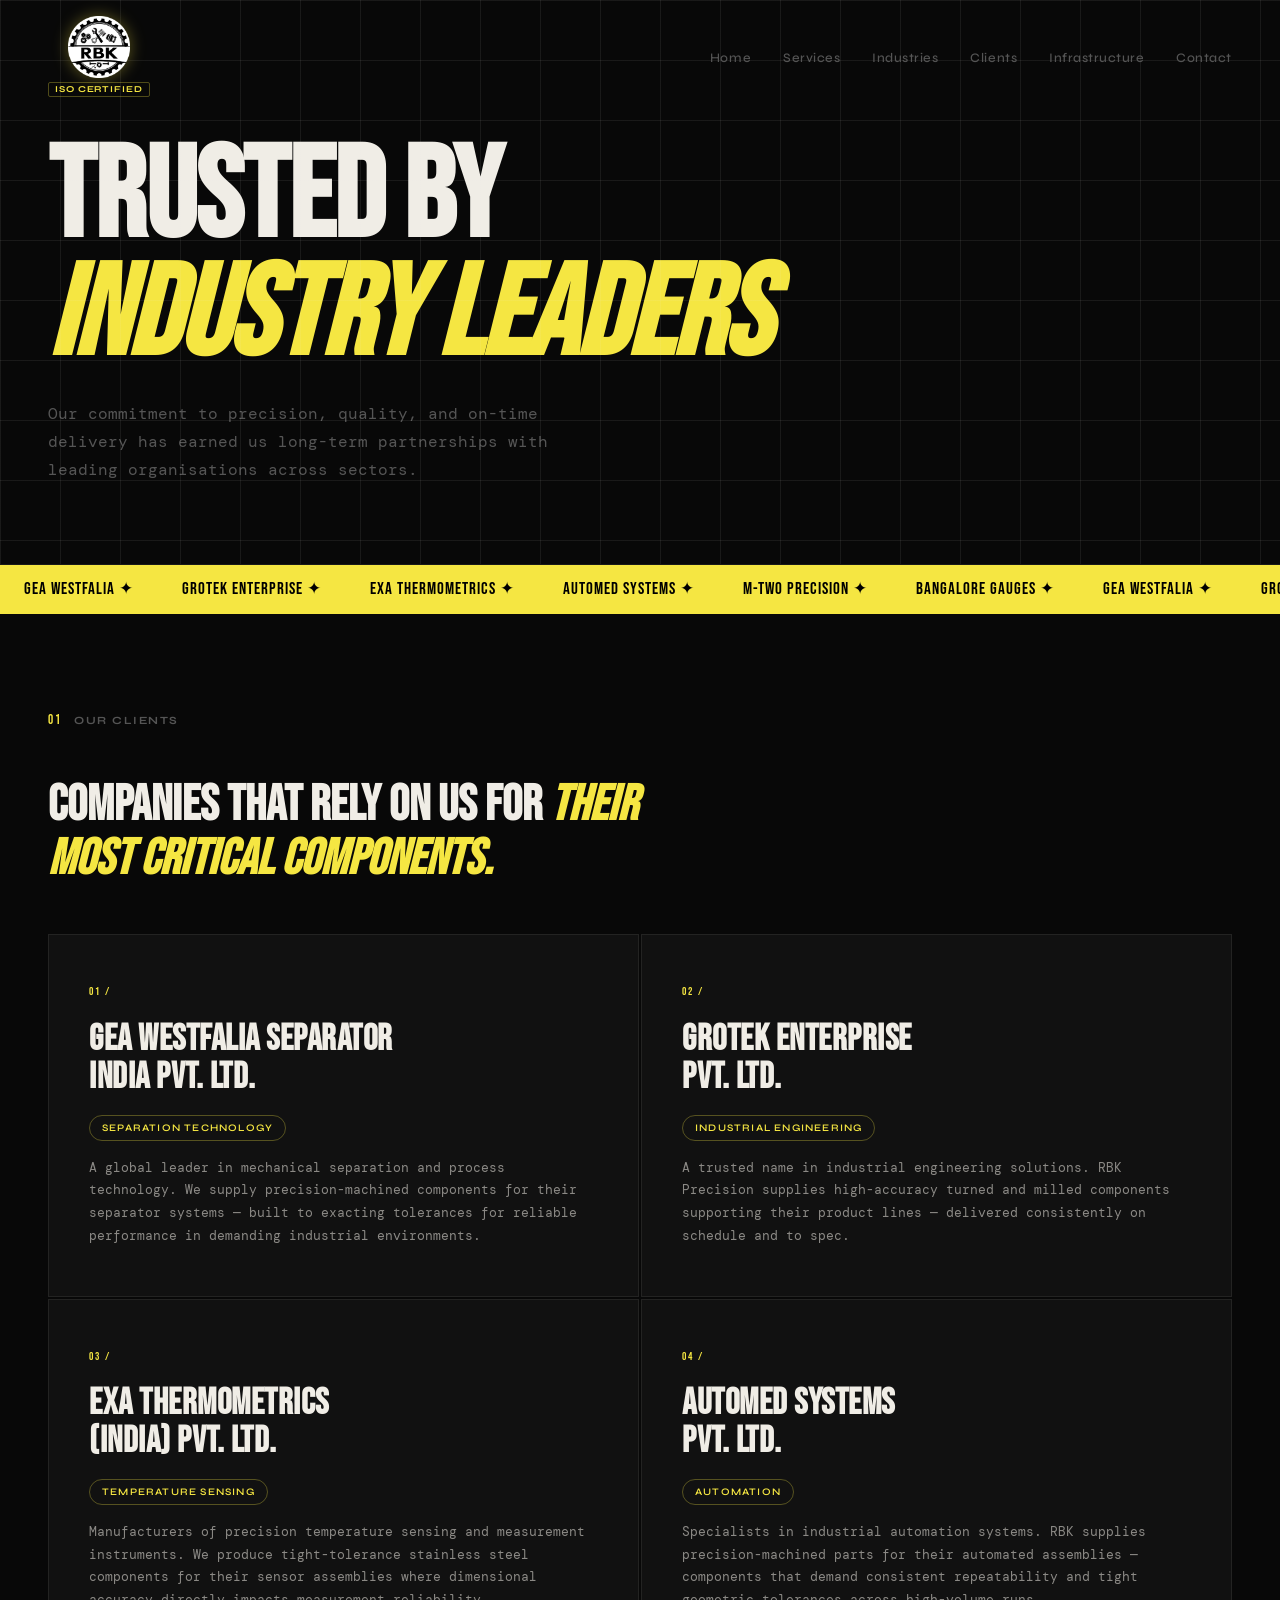
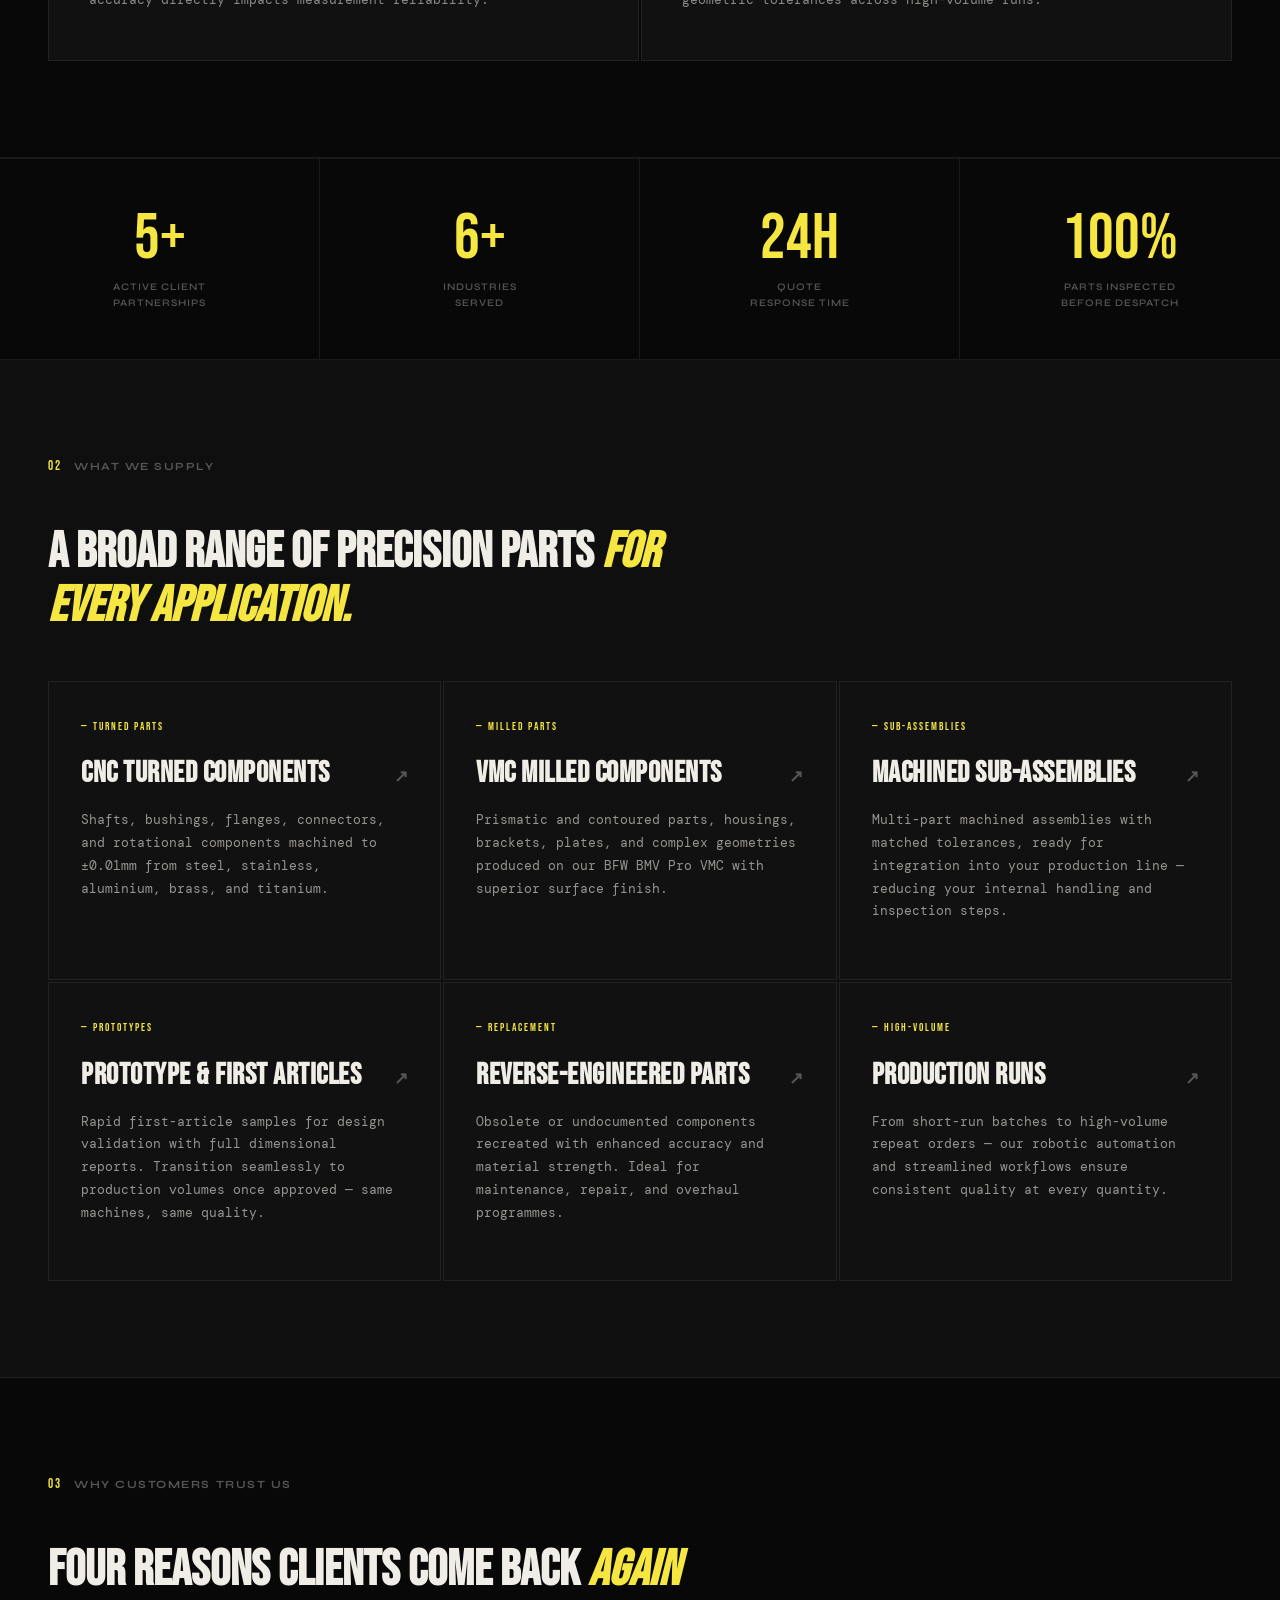
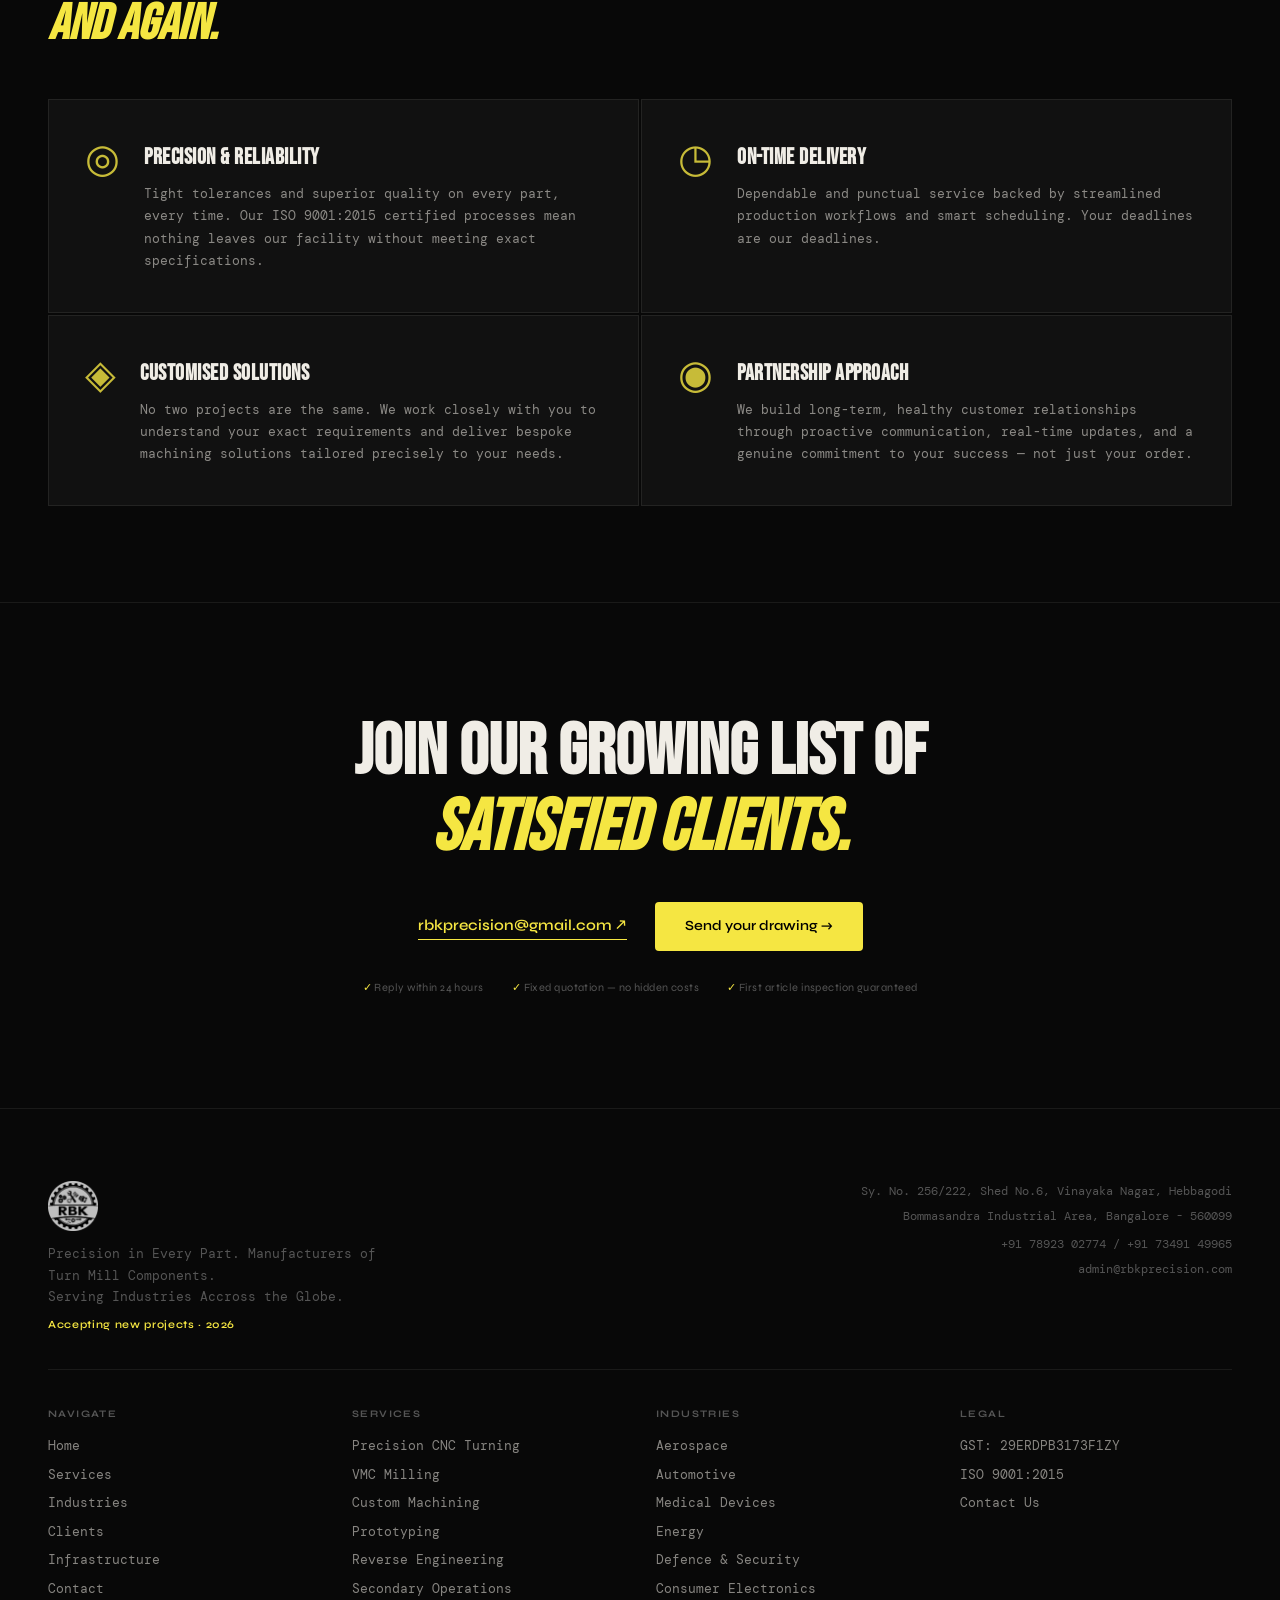
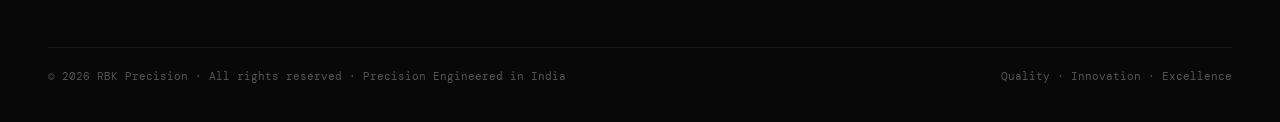
==== Clients.html @ bd859dbe "Add remaining website files, assets, and styles" ====
<!DOCTYPE html>
<html lang="en">
<head>
    <meta charset="UTF-8">
    <meta name="viewport" content="width=device-width, initial-scale=1.0">
    <title>Clients — RBK Precision</title>
    <meta name="description" content="RBK Precision trusted clients — GEA Westfalia, Grotek, EXA Thermometrics, Automed Systems and more. Precision CNC machining for industry leaders.">
    <link rel="preconnect" href="https://fonts.googleapis.com">
    <link rel="preconnect" href="https://fonts.gstatic.com" crossorigin>
    <link href="https://fonts.googleapis.com/css2?family=Bebas+Neue&family=DM+Mono:wght@300;400;500&family=Syne:wght@400;500;600;700;800&display=swap" rel="stylesheet">
    <link rel="stylesheet" href="global.css">
    <style>
        /* ── CLIENT SHOWCASE ──────────────────────── */
        .client-showcase {
            display: grid;
            grid-template-columns: repeat(2, 1fr);
            gap: 2px;
        }
        .client-card {
            background: var(--bg-card);
            border: 1px solid var(--border);
            padding: 48px 40px;
            transition: background var(--t);
            position: relative;
            overflow: hidden;
        }
        .client-card:hover { background: #181818; }
        .client-card::before {
            content: '';
            position: absolute;
            top: 0; left: 0;
            width: 3px; height: 0;
            background: var(--yellow);
            transition: height 0.4s ease;
        }
        .client-card:hover::before { height: 100%; }
        .client-index {
            font-family: var(--font-disp);
            font-size: 11px;
            color: var(--yellow);
            letter-spacing: 2px;
            display: block;
            margin-bottom: 20px;
        }
        .client-name {
            font-family: var(--font-disp);
            font-size: clamp(22px, 3vw, 36px);
            line-height: 1.05;
            margin-bottom: 16px;
            letter-spacing: 0.5px;
        }
        .client-sector {
            display: inline-flex;
            align-items: center;
            gap: 6px;
            font-family: var(--font-ui);
            font-size: 10px;
            font-weight: 600;
            letter-spacing: 0.12em;
            text-transform: uppercase;
            color: var(--yellow);
            border: 1px solid rgba(245,230,66,0.3);
            padding: 4px 12px;
            border-radius: 100px;
            margin-bottom: 16px;
        }
        .client-desc {
            font-size: 13px;
            color: rgba(240,237,230,0.55);
            line-height: 1.75;
        }

        /* ── WHAT WE SUPPLY ──────────────────────── */
        .supply-grid {
            display: grid;
            grid-template-columns: repeat(3, 1fr);
            gap: 2px;
        }

        /* ── TRUST FACTORS ────────────────────────── */
        .trust-row {
            display: grid;
            grid-template-columns: 1fr 1fr;
            gap: 2px;
        }
        .trust-item {
            background: var(--bg-card);
            border: 1px solid var(--border);
            padding: 40px 36px;
            display: flex;
            gap: 24px;
            align-items: flex-start;
            transition: background var(--t);
        }
        .trust-item:hover { background: #181818; }
        .trust-icon {
            font-family: var(--font-disp);
            font-size: 40px;
            line-height: 1;
            color: var(--yellow);
            flex-shrink: 0;
            opacity: 0.8;
        }
        .trust-text h4 {
            font-family: var(--font-disp);
            font-size: 22px;
            letter-spacing: 0.5px;
            margin-bottom: 8px;
        }
        .trust-text p {
            font-size: 13px;
            color: rgba(240,237,230,0.55);
            line-height: 1.7;
        }

        /* ── STATS BAND ──────────────────────────── */
        .stats-band {
            display: grid;
            grid-template-columns: repeat(4, 1fr);
            gap: 0;
            border-top: 1px solid var(--border);
            border-bottom: 1px solid var(--border);
        }
        .band-stat {
            padding: 48px 32px;
            border-right: 1px solid var(--border);
            text-align: center;
        }
        .band-stat:last-child { border-right: none; }
        .band-num {
            font-family: var(--font-disp);
            font-size: clamp(40px, 5vw, 64px);
            line-height: 1;
            color: var(--yellow);
            display: block;
        }
        .band-label {
            font-family: var(--font-ui);
            font-size: 10px;
            font-weight: 600;
            letter-spacing: 0.1em;
            text-transform: uppercase;
            color: var(--muted);
            margin-top: 8px;
            display: block;
        }

        @media (max-width: 1024px) {
            .client-showcase { grid-template-columns: 1fr; }
            .supply-grid { grid-template-columns: repeat(2,1fr); }
            .trust-row { grid-template-columns: 1fr; }
            .stats-band { grid-template-columns: repeat(2, 1fr); }
            .band-stat:nth-child(2) { border-right: none; }
            .band-stat:nth-child(3) { border-right: 1px solid var(--border); }
            .band-stat:nth-child(3), .band-stat:nth-child(4) { border-top: 1px solid var(--border); }
        }
        @media (max-width: 768px) {
            .supply-grid { grid-template-columns: 1fr; }
            .stats-band { grid-template-columns: repeat(2,1fr); }
            .client-card { padding: 36px 28px; }
            .trust-item { padding: 28px 24px; }
        }
        @media (max-width: 480px) {
            .stats-band { grid-template-columns: 1fr; }
            .band-stat { border-right: none; border-bottom: 1px solid var(--border); }
        }
    </style>
</head>
<body>

<section class="page-hero">
    <h1>Trusted by<br><em>Industry Leaders</em></h1>
    <p>Our commitment to precision, quality, and on-time delivery has earned us long-term partnerships with leading organisations across sectors.</p>
</section>

<div class="ticker-wrap">
    <div class="ticker-track">
        <span>GEA Westfalia ✦</span><span>Grotek Enterprise ✦</span>
        <span>EXA Thermometrics ✦</span><span>Automed Systems ✦</span>
        <span>M-Two Precision ✦</span><span>Bangalore Gauges ✦</span>
        <span>GEA Westfalia ✦</span><span>Grotek Enterprise ✦</span>
    </div>
</div>

<!-- ── CLIENTS ─────────────────────────────── -->
<section class="section">
    <div class="section-label"><span class="sec-num">01</span><span class="sec-title">Our Clients</span></div>
    <h2 class="section-h2">Companies that rely on us for <em>their most critical components.</em></h2>

    <div class="client-showcase">
        <div class="client-card">
            <span class="client-index">01 /</span>
            <h3 class="client-name">GEA Westfalia Separator<br>India Pvt. Ltd.</h3>
            <span class="client-sector">Separation Technology</span>
            <p class="client-desc">A global leader in mechanical separation and process technology. We supply precision-machined components for their separator systems — built to exacting tolerances for reliable performance in demanding industrial environments.</p>
        </div>
        <div class="client-card">
            <span class="client-index">02 /</span>
            <h3 class="client-name">Grotek Enterprise<br>Pvt. Ltd.</h3>
            <span class="client-sector">Industrial Engineering</span>
            <p class="client-desc">A trusted name in industrial engineering solutions. RBK Precision supplies high-accuracy turned and milled components supporting their product lines — delivered consistently on schedule and to spec.</p>
        </div>
        <div class="client-card">
            <span class="client-index">03 /</span>
            <h3 class="client-name">EXA Thermometrics<br>(India) Pvt. Ltd.</h3>
            <span class="client-sector">Temperature Sensing</span>
            <p class="client-desc">Manufacturers of precision temperature sensing and measurement instruments. We produce tight-tolerance stainless steel components for their sensor assemblies where dimensional accuracy directly impacts measurement reliability.</p>
        </div>
        <div class="client-card">
            <span class="client-index">04 /</span>
            <h3 class="client-name">Automed Systems<br>Pvt. Ltd.</h3>
            <span class="client-sector">Automation</span>
            <p class="client-desc">Specialists in industrial automation systems. RBK supplies precision-machined parts for their automated assemblies — components that demand consistent repeatability and tight geometric tolerances across high-volume runs.</p>
        </div>
    </div>
</section>

<!-- ── STATS BAND ─────────────────────────── -->
<div class="stats-band">
    <div class="band-stat">
        <span class="band-num">5+</span>
        <span class="band-label">Active Client<br>Partnerships</span>
    </div>
    <div class="band-stat">
        <span class="band-num">6+</span>
        <span class="band-label">Industries<br>Served</span>
    </div>
    <div class="band-stat">
        <span class="band-num">24h</span>
        <span class="band-label">Quote<br>Response Time</span>
    </div>
    <div class="band-stat">
        <span class="band-num">100%</span>
        <span class="band-label">Parts Inspected<br>Before Despatch</span>
    </div>
</div>

<!-- ── WHAT WE SUPPLY ──────────────────────── -->
<section class="section alt">
    <div class="section-label"><span class="sec-num">02</span><span class="sec-title">What We Supply</span></div>
    <h2 class="section-h2">A broad range of precision parts <em>for every application.</em></h2>
    <div class="supply-grid">
        <div class="card">
            <span class="card-num">— Turned Parts</span>
            <h3>CNC Turned Components <span class="arr">↗</span></h3>
            <p>Shafts, bushings, flanges, connectors, and rotational components machined to ±0.01mm from steel, stainless, aluminium, brass, and titanium.</p>
        </div>
        <div class="card">
            <span class="card-num">— Milled Parts</span>
            <h3>VMC Milled Components <span class="arr">↗</span></h3>
            <p>Prismatic and contoured parts, housings, brackets, plates, and complex geometries produced on our BFW BMV Pro VMC with superior surface finish.</p>
        </div>
        <div class="card">
            <span class="card-num">— Sub-Assemblies</span>
            <h3>Machined Sub-Assemblies <span class="arr">↗</span></h3>
            <p>Multi-part machined assemblies with matched tolerances, ready for integration into your production line — reducing your internal handling and inspection steps.</p>
        </div>
        <div class="card">
            <span class="card-num">— Prototypes</span>
            <h3>Prototype & First Articles <span class="arr">↗</span></h3>
            <p>Rapid first-article samples for design validation with full dimensional reports. Transition seamlessly to production volumes once approved — same machines, same quality.</p>
        </div>
        <div class="card">
            <span class="card-num">— Replacement</span>
            <h3>Reverse-Engineered Parts <span class="arr">↗</span></h3>
            <p>Obsolete or undocumented components recreated with enhanced accuracy and material strength. Ideal for maintenance, repair, and overhaul programmes.</p>
        </div>
        <div class="card">
            <span class="card-num">— High-Volume</span>
            <h3>Production Runs <span class="arr">↗</span></h3>
            <p>From short-run batches to high-volume repeat orders — our robotic automation and streamlined workflows ensure consistent quality at every quantity.</p>
        </div>
    </div>
</section>

<!-- ── WHY TRUST US ────────────────────────── -->
<section class="section">
    <div class="section-label"><span class="sec-num">03</span><span class="sec-title">Why Customers Trust Us</span></div>
    <h2 class="section-h2">Four reasons clients come back <em>again and again.</em></h2>
    <div class="trust-row">
        <div class="trust-item">
            <div class="trust-icon">◎</div>
            <div class="trust-text">
                <h4>Precision &amp; Reliability</h4>
                <p>Tight tolerances and superior quality on every part, every time. Our ISO 9001:2015 certified processes mean nothing leaves our facility without meeting exact specifications.</p>
            </div>
        </div>
        <div class="trust-item">
            <div class="trust-icon">◷</div>
            <div class="trust-text">
                <h4>On-Time Delivery</h4>
                <p>Dependable and punctual service backed by streamlined production workflows and smart scheduling. Your deadlines are our deadlines.</p>
            </div>
        </div>
        <div class="trust-item">
            <div class="trust-icon">◈</div>
            <div class="trust-text">
                <h4>Customised Solutions</h4>
                <p>No two projects are the same. We work closely with you to understand your exact requirements and deliver bespoke machining solutions tailored precisely to your needs.</p>
            </div>
        </div>
        <div class="trust-item">
            <div class="trust-icon">◉</div>
            <div class="trust-text">
                <h4>Partnership Approach</h4>
                <p>We build long-term, healthy customer relationships through proactive communication, real-time updates, and a genuine commitment to your success — not just your order.</p>
            </div>
        </div>
    </div>
</section>

<!-- ── CTA ─────────────────────────────────── -->
<section class="cta-section">
    <div class="cta-inner">
        <h2>Join our growing list of <em>satisfied clients.</em></h2>
        <div class="cta-links">
            <a href="mailto:rbkprecision@gmail.com" class="cta-email">rbkprecision@gmail.com ↗</a>
            <a href="contact.html" class="cta-btn">Send your drawing →</a>
        </div>
        <div class="cta-assurances">
            <span>Reply within 24 hours</span>
            <span>Fixed quotation — no hidden costs</span>
            <span>First article inspection guaranteed</span>
        </div>
    </div>
</section>

<script src="nav.js"></script>
</body>
</html>
---- global.css ----
/* ═══════════════════════════════════════════════════
   RBK PRECISION — global.css
   Editorial brutalist · Dark · Yellow accent
   ═══════════════════════════════════════════════════ */

/* ── Variables ─────────────────────────────────────── */
:root {
    --bg:        #080808;
    --bg-2:      #0f0f0f;
    --bg-card:   #111111;
    --off-white: #f0ede6;
    --yellow:    #f5e642;
    --muted:     #555555;
    --border:    rgba(240,237,230,0.08);
    --font-disp: 'Bebas Neue', sans-serif;
    --font-body: 'DM Mono', monospace;
    --font-ui:   'Syne', sans-serif;
    --radius:    4px;
    --t:         0.35s cubic-bezier(0.4,0,0.2,1);
}

/* ── Reset ─────────────────────────────────────────── */
*, *::before, *::after { margin:0; padding:0; box-sizing:border-box; }
html { scroll-behavior: smooth; }
body {
    background-color: var(--bg);
    color: var(--off-white);
    font-family: var(--font-body);
    font-size: 16px;
    line-height: 1.6;
    overflow-x: hidden;
}
a { color: inherit; text-decoration: none; }
img { display: block; max-width: 100%; }
em { font-style: italic; color: var(--yellow); }

/* ═══════════════════════════════════════════════════
   NAVBAR
   ═══════════════════════════════════════════════════ */
#navbar {
    position: fixed;
    top: 0; left: 0; right: 0;
    z-index: 100;
    border-bottom: 1px solid transparent;
    transition: var(--t);
}
#navbar.scrolled {
    background: rgba(8,8,8,0.94);
    backdrop-filter: blur(14px);
    border-bottom-color: var(--border);
}
.nav-inner {
    display: flex;
    align-items: center;
    justify-content: space-between;
    padding: 16px 48px;
    gap: 20px;
}
.nav-logo {
    display: flex;
    align-items: center;
    gap: 10px;
    flex-shrink: 0;
    text-decoration: none;
}
.nav-logo-img {
    height: 62px;
    filter: drop-shadow(0 0 8px rgba(245,230,66,0.35));
}
.nav-links {
    display: flex;
    list-style: none;
    gap: 32px;
    align-items: center;
}
.nav-links li a {
    font-family: var(--font-ui);
    font-size: 13px;
    font-weight: 500;
    color: var(--muted);
    letter-spacing: 0.04em;
    transition: color var(--t);
    position: relative;
}
.nav-links li a::after {
    content: '';
    position: absolute;
    bottom: -3px; left: 0;
    width: 0; height: 1px;
    background: var(--yellow);
    transition: width var(--t);
}
.nav-links li a:hover,
.nav-links li a.active { color: var(--off-white); }
.nav-links li a:hover::after,
.nav-links li a.active::after { width: 100%; }
.nav-cta {
    font-family: var(--font-ui);
    font-size: 13px;
    font-weight: 600;
    background: var(--yellow);
    color: #000;
    padding: 9px 20px;
    border-radius: var(--radius);
    white-space: nowrap;
    flex-shrink: 0;
    transition: background var(--t), transform var(--t);
}
.nav-cta:hover { background: var(--off-white); transform: translateY(-1px); }

/* Hamburger */
.hamburger {
    display: none;
    flex-direction: column;
    justify-content: space-between;
    width: 28px; height: 20px;
    background: transparent;
    border: none;
    cursor: pointer;
    padding: 0;
    flex-shrink: 0;
}
.hamburger span {
    display: block; height: 2px; width: 100%;
    background: var(--off-white);
    border-radius: 2px;
    transition: all 0.3s ease;
}
.hamburger.active span:nth-child(1) { transform: translateY(9px) rotate(45deg); }
.hamburger.active span:nth-child(2) { opacity: 0; }
.hamburger.active span:nth-child(3) { transform: translateY(-9px) rotate(-45deg); }

/* ═══════════════════════════════════════════════════
   PAGE HEADER (inner pages)
   ═══════════════════════════════════════════════════ */
.page-hero {
    padding: 140px 48px 80px;
    border-bottom: 1px solid var(--border);
    position: relative;
}
.page-hero::before {
    content: '';
    position: absolute; inset: 0;
    background-image:
        linear-gradient(var(--border) 1px, transparent 1px),
        linear-gradient(90deg, var(--border) 1px, transparent 1px);
    background-size: 60px 60px;
    pointer-events: none;
}
.page-tag {
    display: inline-flex;
    align-items: center;
    gap: 8px;
    font-family: var(--font-ui);
    font-size: 11px;
    font-weight: 600;
    letter-spacing: 0.14em;
    text-transform: uppercase;
    color: var(--yellow);
    border: 1px solid var(--yellow);
    padding: 4px 12px;
    border-radius: 2px;
    margin-bottom: 24px;
}
.page-hero h1 {
    font-family: var(--font-disp);
    font-size: clamp(60px, 10vw, 130px);
    line-height: 0.92;
    letter-spacing: -1px;
    margin-bottom: 24px;
}
.page-hero p {
    font-size: clamp(14px, 2vw, 16px);
    color: var(--muted);
    max-width: 520px;
    line-height: 1.75;
}

/* ═══════════════════════════════════════════════════
   SECTION LABEL
   ═══════════════════════════════════════════════════ */
.section-label {
    display: flex;
    align-items: baseline;
    gap: 12px;
    margin-bottom: 48px;
}
.sec-num {
    font-family: var(--font-disp);
    font-size: 13px;
    color: var(--yellow);
    letter-spacing: 2px;
}
.sec-title {
    font-family: var(--font-ui);
    font-size: 11px;
    font-weight: 700;
    color: var(--muted);
    letter-spacing: 0.14em;
    text-transform: uppercase;
}

/* ═══════════════════════════════════════════════════
   TICKER
   ═══════════════════════════════════════════════════ */
.ticker-wrap {
    overflow: hidden;
    background: var(--yellow);
    padding: 11px 0;
}
.ticker-track {
    display: flex;
    white-space: nowrap;
    animation: ticker 30s linear infinite;
    width: max-content;
}
.ticker-track span {
    font-family: var(--font-disp);
    font-size: 17px;
    letter-spacing: 1px;
    color: #000;
    padding: 0 24px;
}
@keyframes ticker {
    from { transform: translateX(0); }
    to   { transform: translateX(-50%); }
}

/* ═══════════════════════════════════════════════════
   SECTION PADDING
   ═══════════════════════════════════════════════════ */
.section { padding: 96px 48px; border-bottom: 1px solid var(--border); }
.section.alt { background: var(--bg-2); }
.section-h2 {
    font-family: var(--font-disp);
    font-size: clamp(28px, 4vw, 50px);
    line-height: 1.08;
    margin-bottom: 48px;
    max-width: 640px;
}

/* ═══════════════════════════════════════════════════
   CARDS GRID (2-col & 3-col)
   ═══════════════════════════════════════════════════ */
.grid-2 { display: grid; grid-template-columns: repeat(2,1fr); gap: 2px; }
.grid-3 { display: grid; grid-template-columns: repeat(3,1fr); gap: 2px; }
.grid-4 { display: grid; grid-template-columns: repeat(4,1fr); gap: 2px; }

.card {
    background: var(--bg-card);
    border: 1px solid var(--border);
    padding: 36px 32px;
    transition: background var(--t);
}
.card:hover { background: #181818; }
.card-num {
    font-family: var(--font-disp);
    font-size: 11px;
    color: var(--yellow);
    letter-spacing: 2px;
    display: block;
    margin-bottom: 14px;
}
.card h3 {
    font-family: var(--font-disp);
    font-size: clamp(20px, 2.5vw, 30px);
    letter-spacing: 0.5px;
    margin-bottom: 12px;
    display: flex;
    align-items: baseline;
    justify-content: space-between;
    gap: 8px;
}
.arr {
    font-size: 0.55em;
    color: var(--muted);
    transition: color var(--t), transform var(--t);
    flex-shrink: 0;
}
.card:hover .arr { color: var(--yellow); transform: translateX(3px) translateY(-3px); }
.card p {
    font-size: 13px;
    color: rgba(240,237,230,0.6);
    line-height: 1.75;
    margin-bottom: 20px;
}
.card-tags {
    display: flex; flex-wrap: wrap; gap: 6px;
}
.card-tags span {
    font-family: var(--font-ui);
    font-size: 10px;
    font-weight: 500;
    letter-spacing: 0.08em;
    border: 1px solid var(--border);
    padding: 3px 9px;
    border-radius: 100px;
    color: var(--muted);
}

/* ═══════════════════════════════════════════════════
   TEXT LINK
   ═══════════════════════════════════════════════════ */
.text-link {
    display: inline-block;
    font-family: var(--font-ui);
    font-size: 13px;
    font-weight: 600;
    color: var(--yellow);
    border-bottom: 1px solid var(--yellow);
    padding-bottom: 2px;
    transition: opacity var(--t);
}
.text-link:hover { opacity: 0.65; }

/* ═══════════════════════════════════════════════════
   CTA SECTION
   ═══════════════════════════════════════════════════ */
.cta-section {
    padding: 112px 48px;
    text-align: center;
    border-bottom: 1px solid var(--border);
}
.cta-inner { max-width: 700px; margin: 0 auto; }
.cta-section h2 {
    font-family: var(--font-disp);
    font-size: clamp(36px, 6vw, 72px);
    line-height: 1.05;
    margin-bottom: 36px;
}
.cta-links {
    display: flex;
    justify-content: center;
    align-items: center;
    gap: 28px;
    flex-wrap: wrap;
    margin-bottom: 28px;
}
.cta-email {
    font-family: var(--font-ui);
    font-size: 15px;
    font-weight: 600;
    color: var(--yellow);
    border-bottom: 1px solid var(--yellow);
    padding-bottom: 2px;
    transition: opacity var(--t);
}
.cta-email:hover { opacity: 0.65; }
.cta-btn {
    font-family: var(--font-ui);
    font-size: 14px;
    font-weight: 600;
    background: var(--yellow);
    color: #000;
    padding: 13px 30px;
    border-radius: var(--radius);
    transition: background var(--t), transform var(--t);
}
.cta-btn:hover { background: var(--off-white); transform: translateY(-2px); }
.cta-assurances {
    display: flex;
    justify-content: center;
    gap: 28px;
    flex-wrap: wrap;
}
.cta-assurances span {
    font-size: 11px;
    color: var(--muted);
    font-family: var(--font-ui);
    letter-spacing: 0.04em;
}
.cta-assurances span::before { content: '✓ '; color: var(--yellow); }

/* ═══════════════════════════════════════════════════
   FOOTER
   ═══════════════════════════════════════════════════ */
footer {
    padding: 72px 48px 36px;
    background: var(--bg);
}
.footer-top {
    border-bottom: 1px solid var(--border);
    padding-bottom: 36px;
    margin-bottom: 36px;
    display: flex;
    justify-content: space-between;
    align-items: flex-start;
    gap: 40px;
    flex-wrap: wrap;
}
.footer-brand-block {}
.footer-brand {
    display: flex;
    align-items: center;
    gap: 10px;
    margin-bottom: 12px;
}
.footer-logo-img { height: 50px; filter: brightness(0.75); }
.footer-tagline {
    font-size: 13px;
    color: var(--muted);
    max-width: 360px;
    margin-bottom: 8px;
    line-height: 1.65;
}
.footer-status {
    font-family: var(--font-ui);
    font-size: 11px;
    color: var(--yellow);
    font-weight: 600;
    letter-spacing: 0.06em;
}
.footer-contact-block {
    text-align: right;
}
.footer-contact-block p {
    font-size: 12px;
    color: var(--muted);
    margin-bottom: 4px;
    line-height: 1.7;
}
.footer-contact-block a:hover { color: var(--off-white); }
.footer-grid {
    display: grid;
    grid-template-columns: repeat(4,1fr);
    gap: 32px;
    margin-bottom: 40px;
}
.footer-col h4 {
    font-family: var(--font-ui);
    font-size: 10px;
    font-weight: 700;
    letter-spacing: 0.14em;
    text-transform: uppercase;
    color: var(--muted);
    margin-bottom: 14px;
}
.footer-col ul { list-style: none; }
.footer-col ul li {
    margin-bottom: 9px;
    font-size: 13px;
    color: rgba(240,237,230,0.55);
    line-height: 1.5;
}
.footer-col ul li a:hover { color: var(--off-white); }
.footer-bottom {
    display: flex;
    justify-content: space-between;
    align-items: center;
    border-top: 1px solid var(--border);
    padding-top: 20px;
    font-size: 11px;
    color: var(--muted);
    flex-wrap: wrap;
    gap: 8px;
}

/* ── Responsive ────────────────────────────────────── */
@media (max-width: 1024px) {
    .nav-inner { padding: 14px 32px; }
    .page-hero { padding: 120px 32px 64px; }
    .section { padding: 72px 32px; }
    footer { padding: 56px 32px 28px; }
    .grid-4 { grid-template-columns: repeat(2,1fr); }
    .footer-grid { grid-template-columns: repeat(2,1fr); }
    .footer-contact-block { text-align: left; }
}
@media (max-width: 768px) {
    .nav-cta { display: none; }
    .nav-links {
        display: none;
        flex-direction: column;
        position: absolute;
        top: 100%; left: 0; right: 0;
        background: rgba(8,8,8,0.97);
        backdrop-filter: blur(14px);
        padding: 12px 32px 20px;
        gap: 0;
        border-bottom: 1px solid var(--border);
    }
    .nav-links.open { display: flex; }
    .nav-links li { padding: 12px 0; border-bottom: 1px solid var(--border); width: 100%; }
    .nav-links li a { font-size: 17px; color: var(--off-white); }
    .hamburger { display: flex; }
    #navbar { background: rgba(8,8,8,0.95); }
    .page-hero { padding: 100px 24px 56px; }
    .section { padding: 56px 24px; }
    footer { padding: 44px 24px 24px; }
    .grid-2, .grid-3, .grid-4 { grid-template-columns: 1fr; }
    .footer-grid { grid-template-columns: 1fr 1fr; }
    .footer-top { flex-direction: column; }
}
@media (max-width: 480px) {
    .nav-inner { padding: 12px 20px; }
    .section { padding: 48px 20px; }
    .page-hero { padding: 90px 20px 48px; }
    footer { padding: 36px 20px 20px; }
    .footer-grid { grid-template-columns: 1fr; }
    .footer-bottom { flex-direction: column; align-items: flex-start; }
}
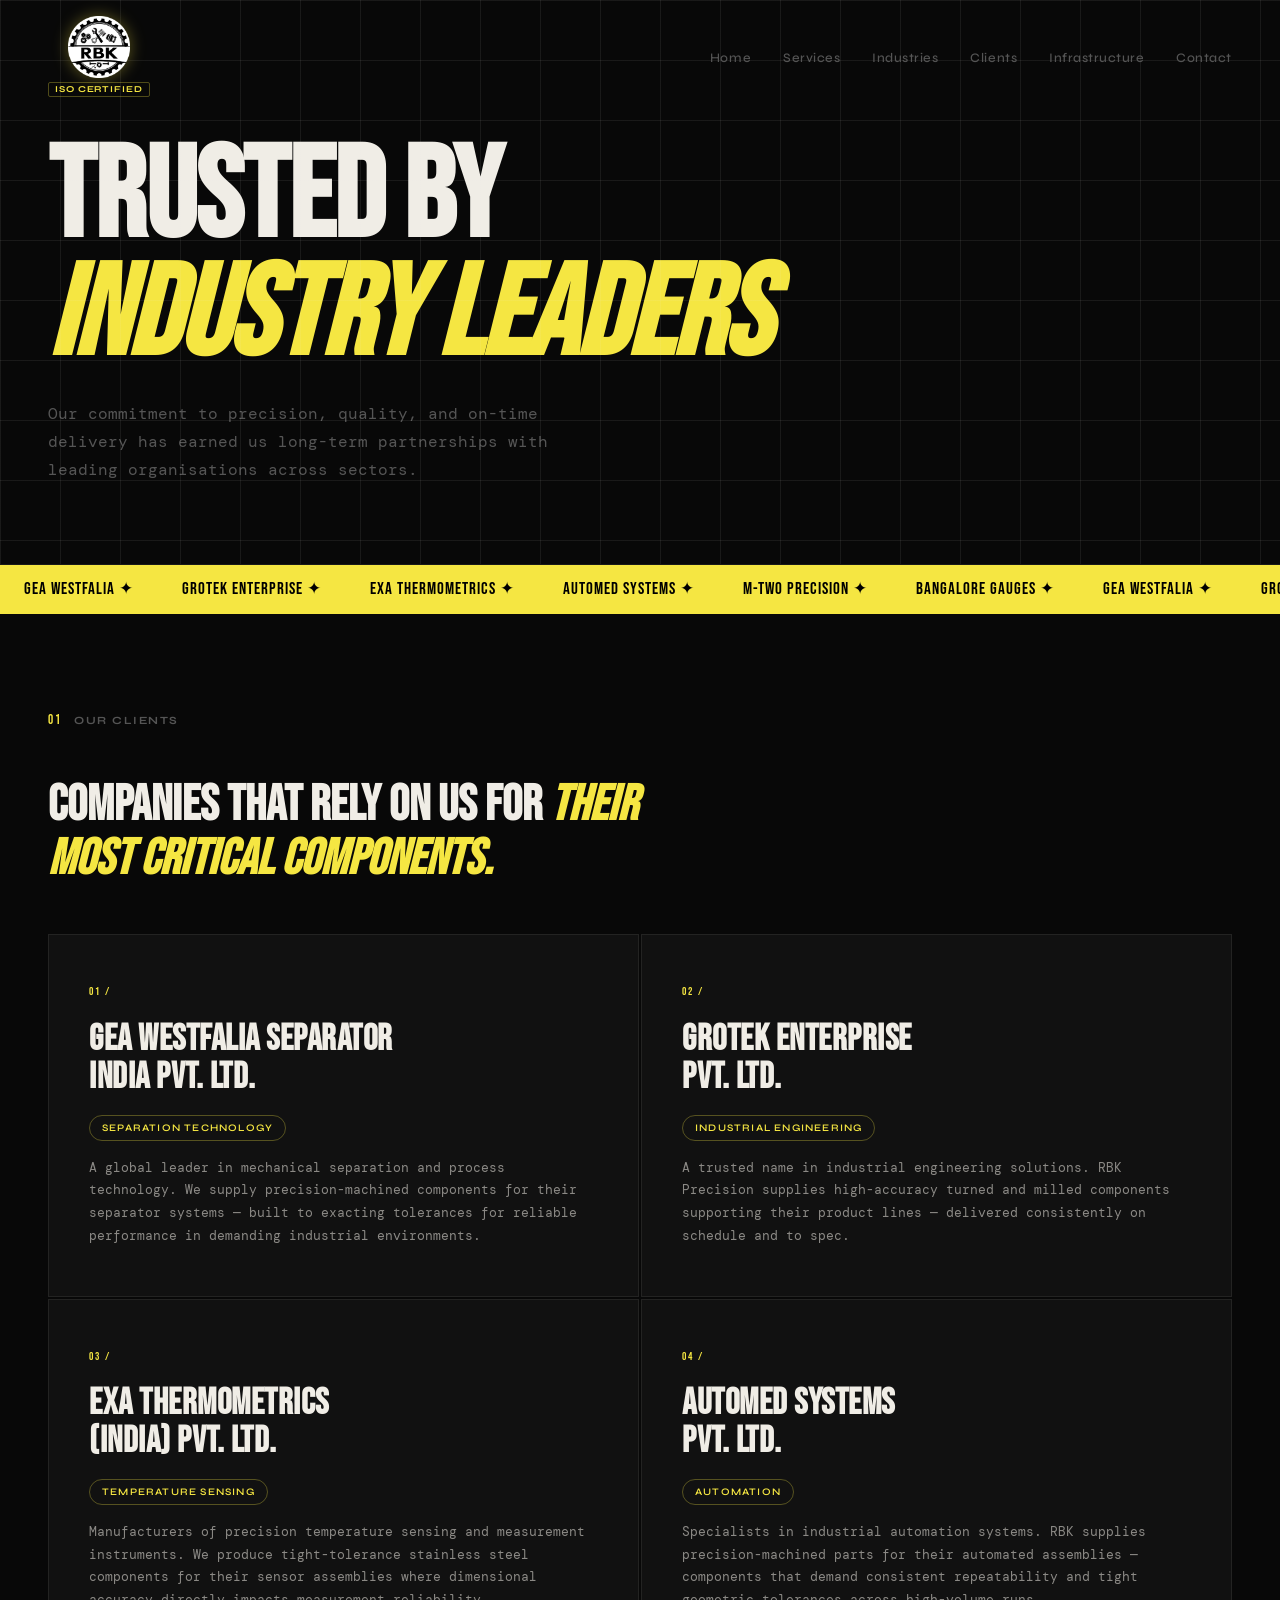
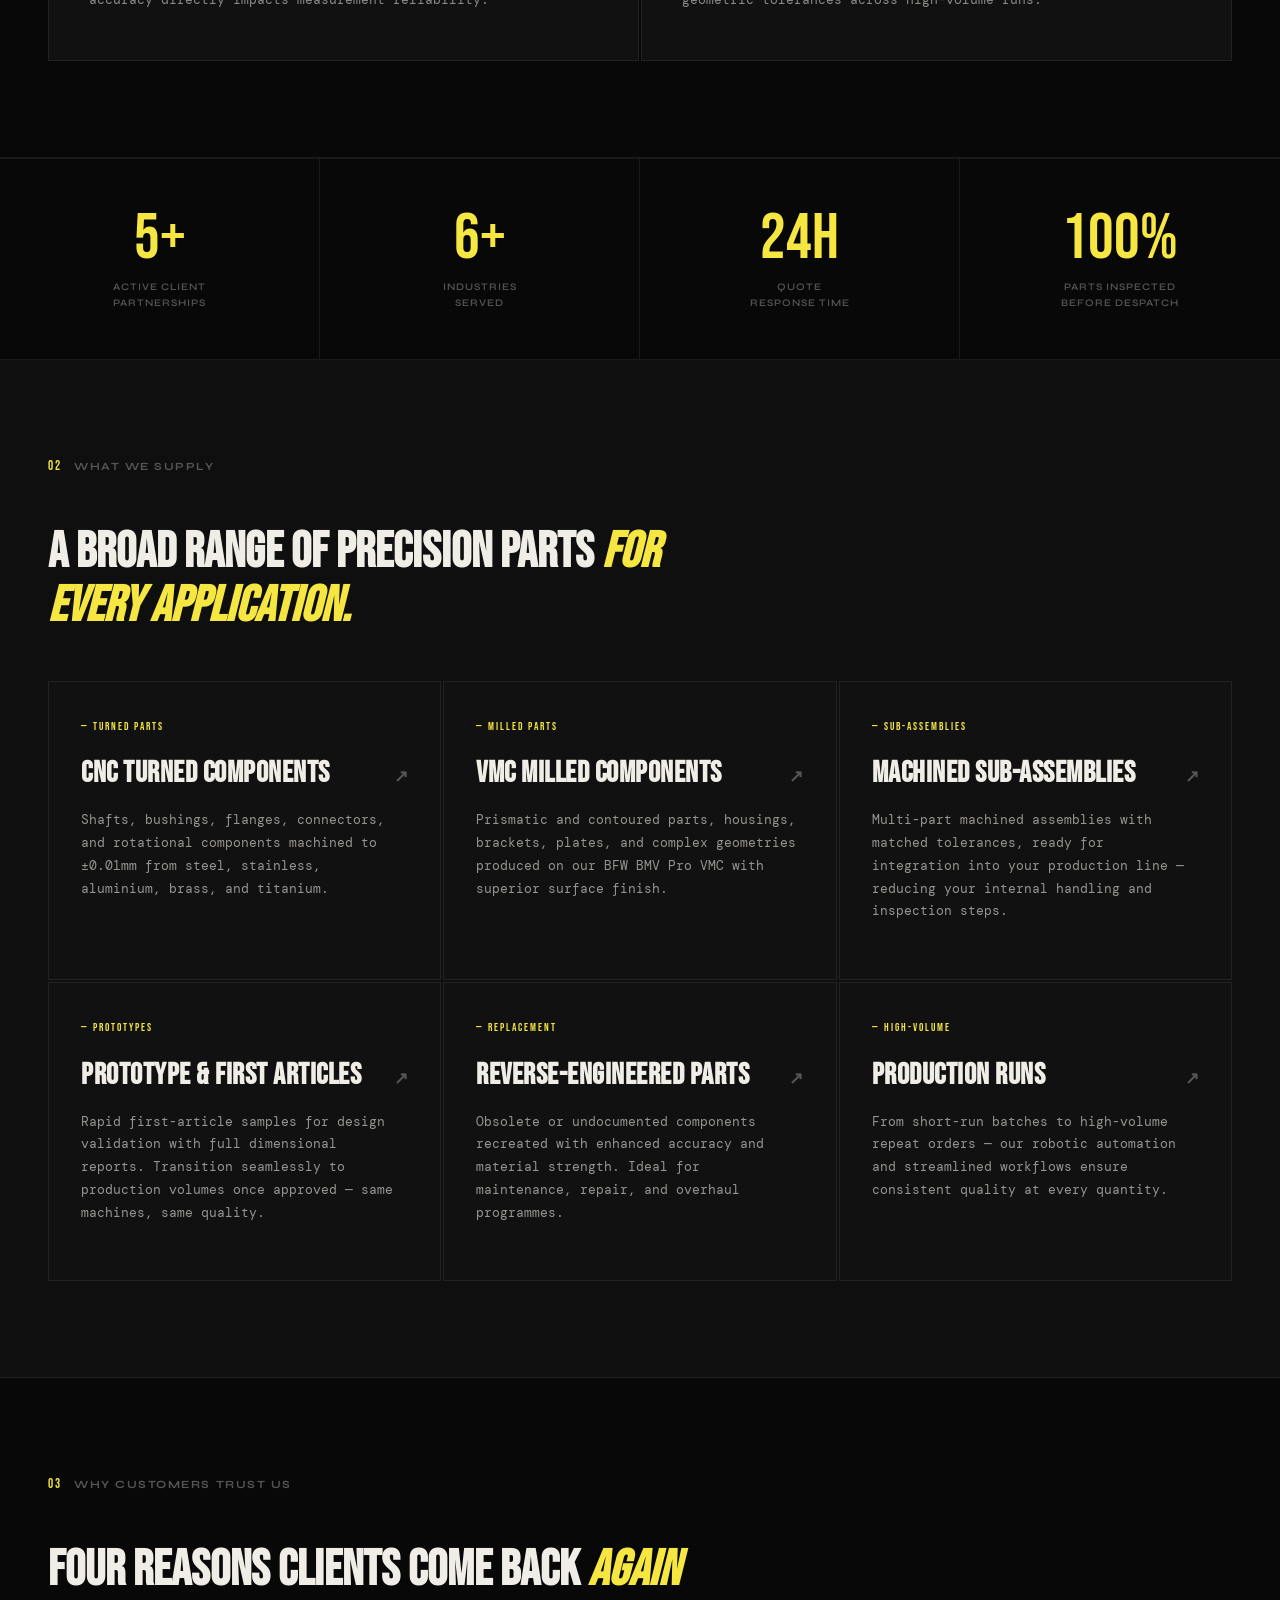
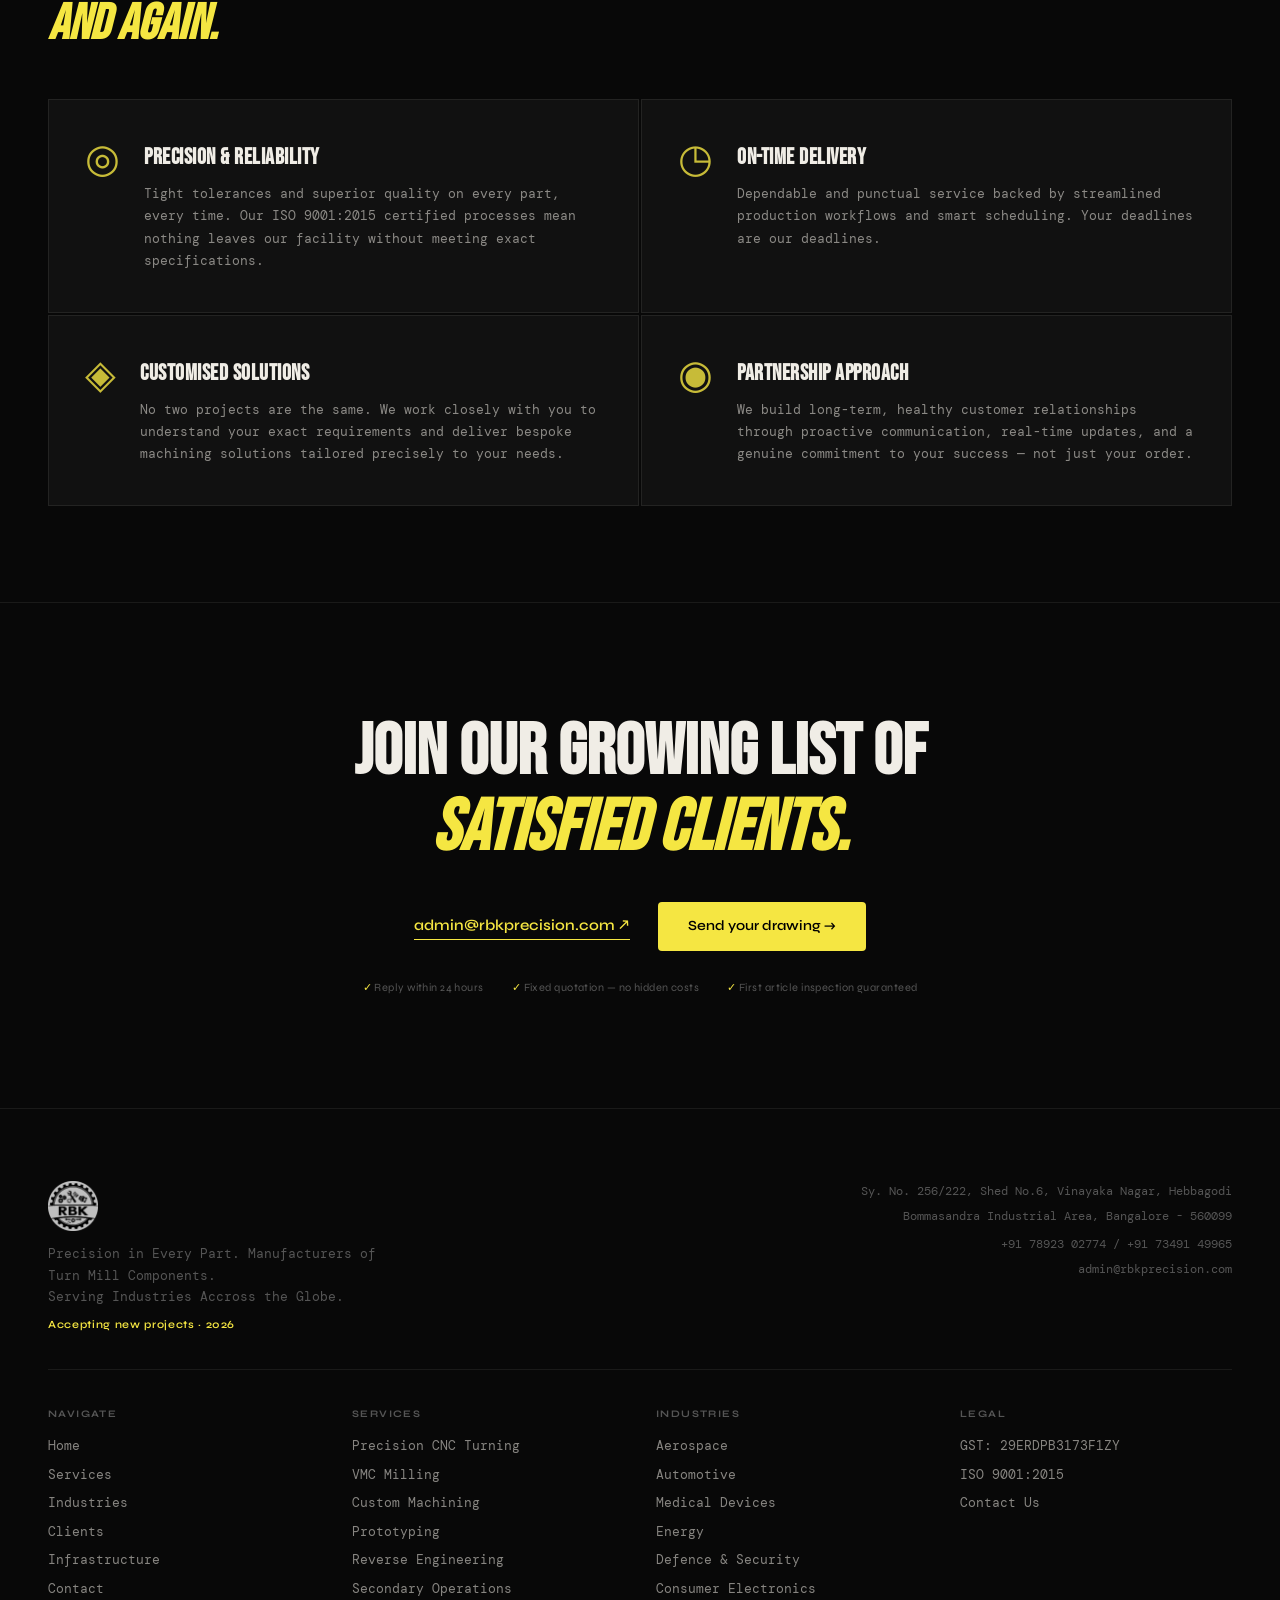
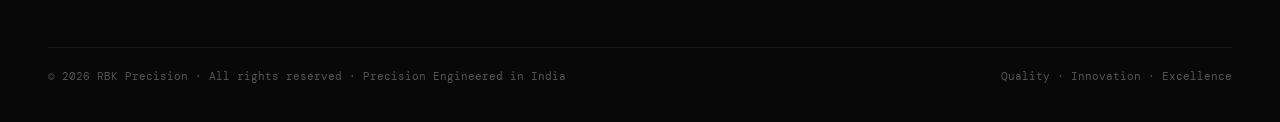
==== commit da41725b: "Fix file casing to lowercase and update page content" ====
--- a/Clients.html
+++ b/Clients.html
@@ -314,7 +314,7 @@
     <div class="cta-inner">
         <h2>Join our growing list of <em>satisfied clients.</em></h2>
         <div class="cta-links">
-            <a href="mailto:rbkprecision@gmail.com" class="cta-email">rbkprecision@gmail.com ↗</a>
+            <a href="mailto:admin@rbkprecision.com" class="cta-email">admin@rbkprecision.com ↗</a>
             <a href="contact.html" class="cta-btn">Send your drawing →</a>
         </div>
         <div class="cta-assurances">
